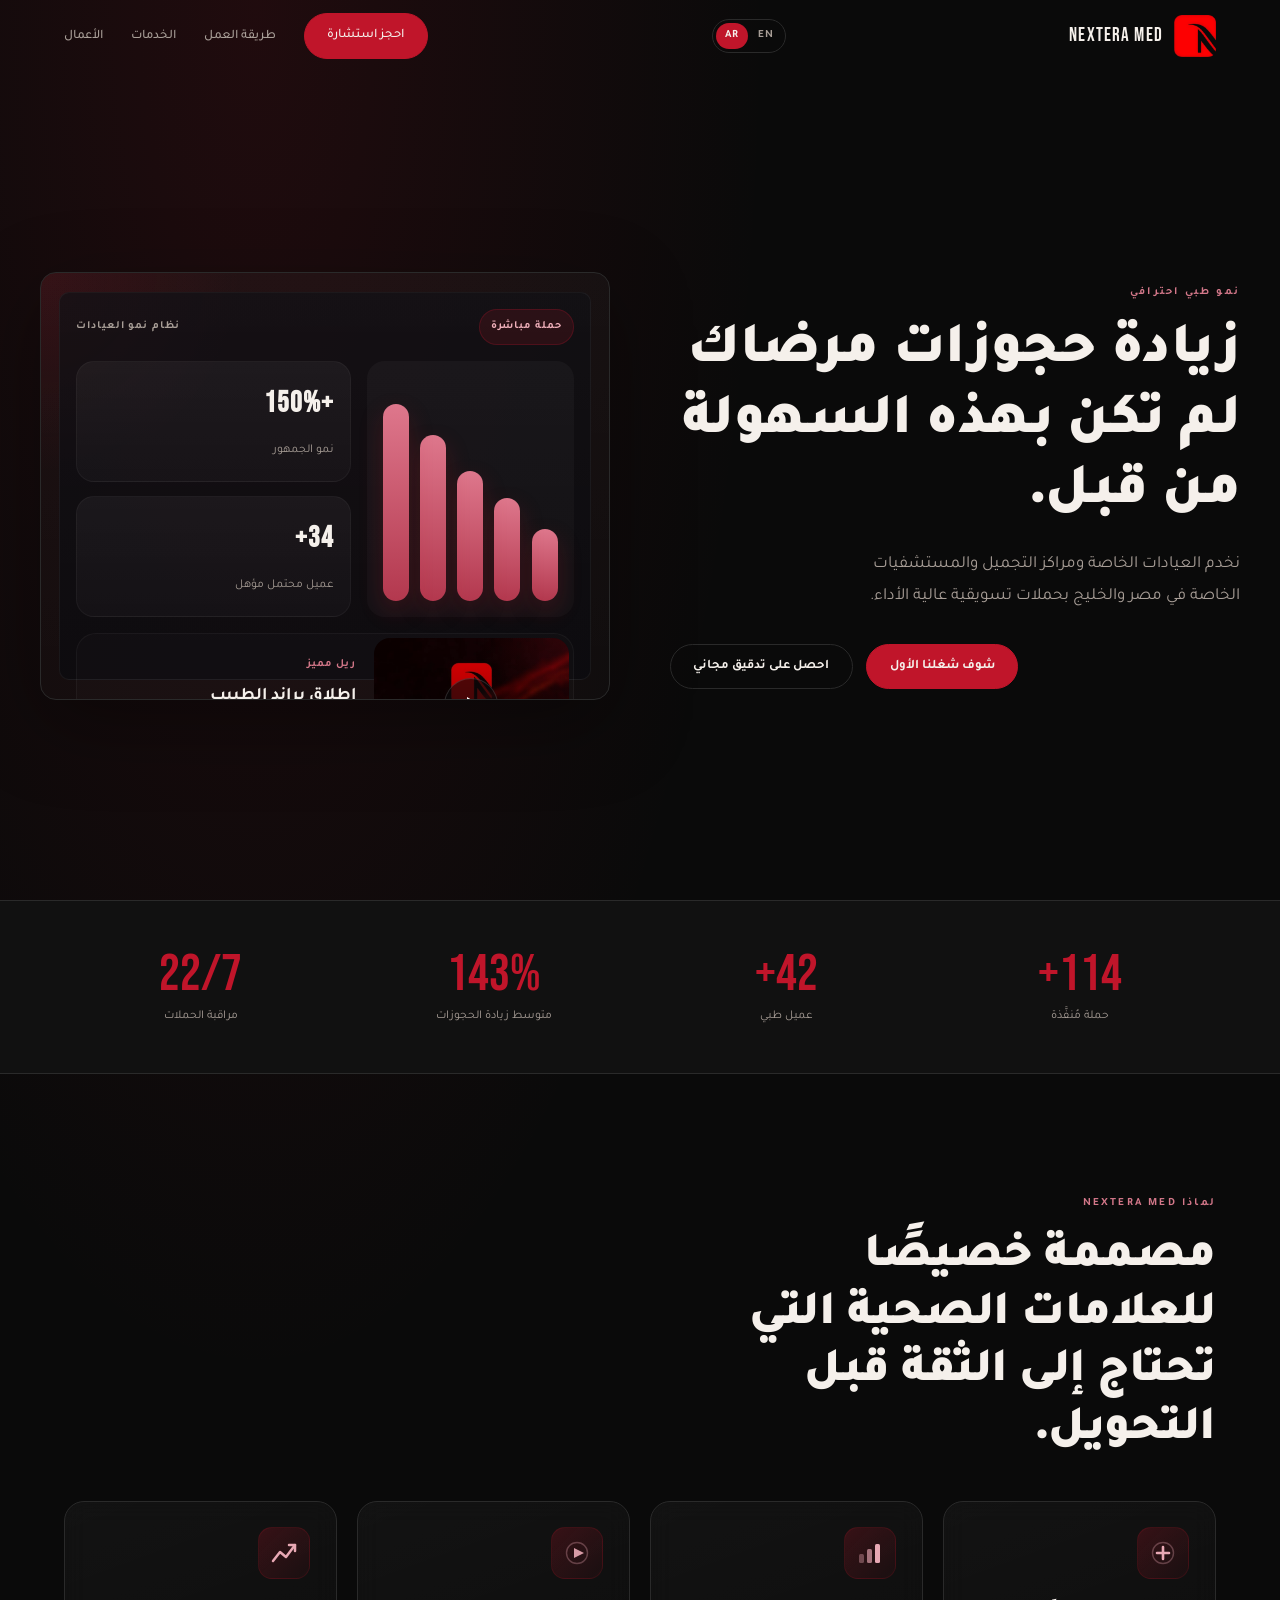
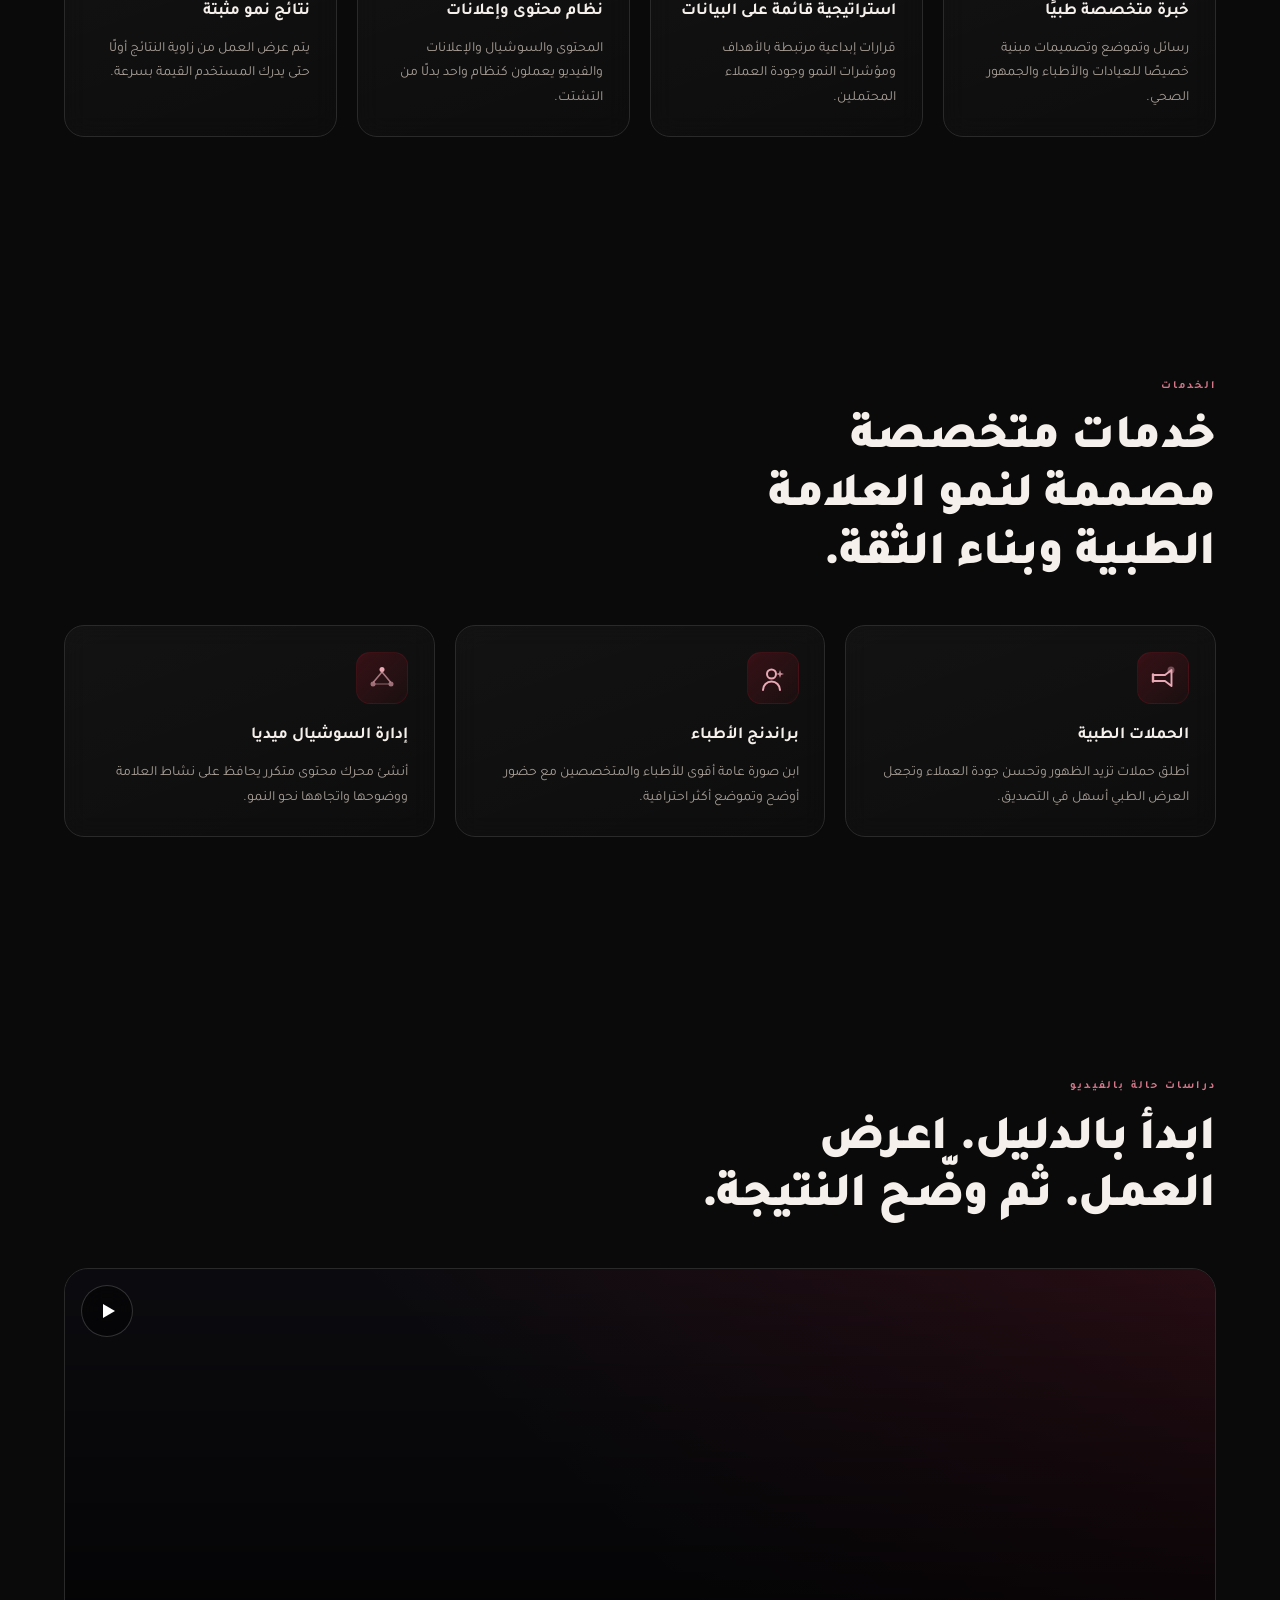
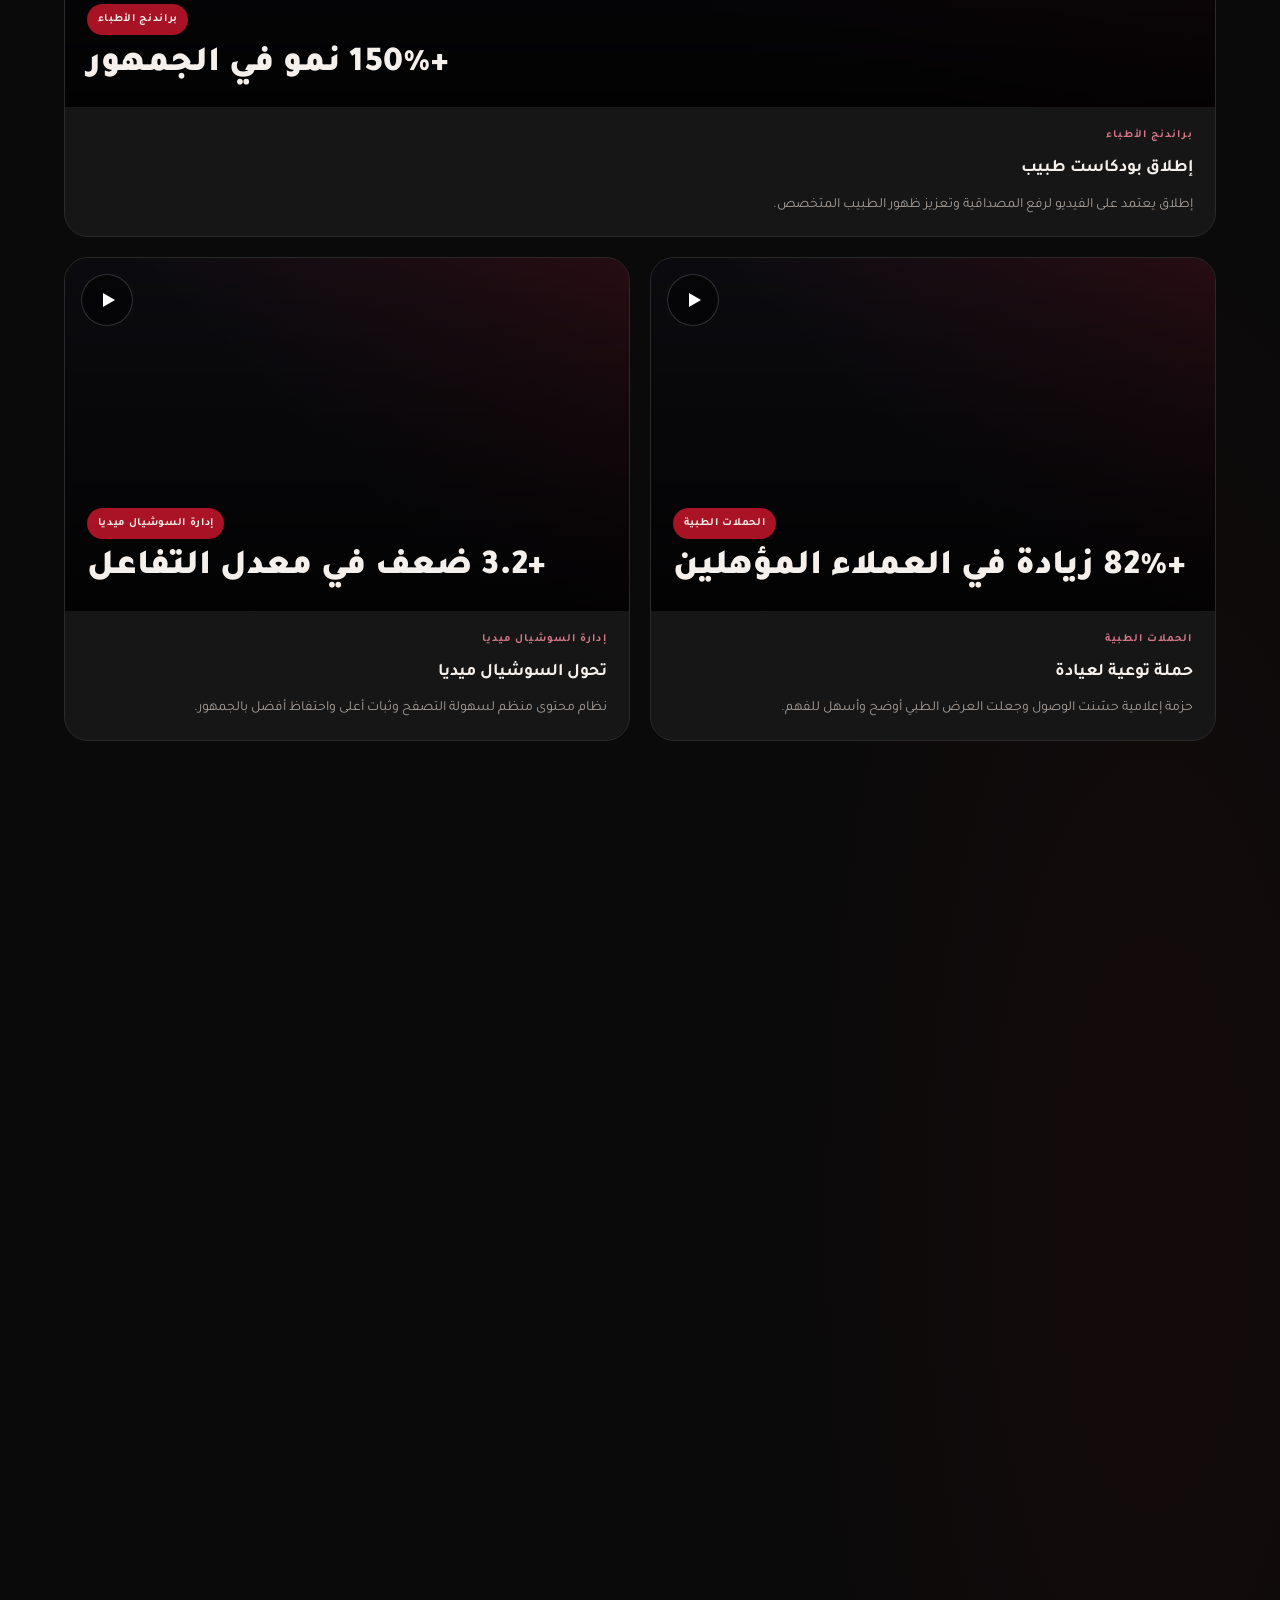
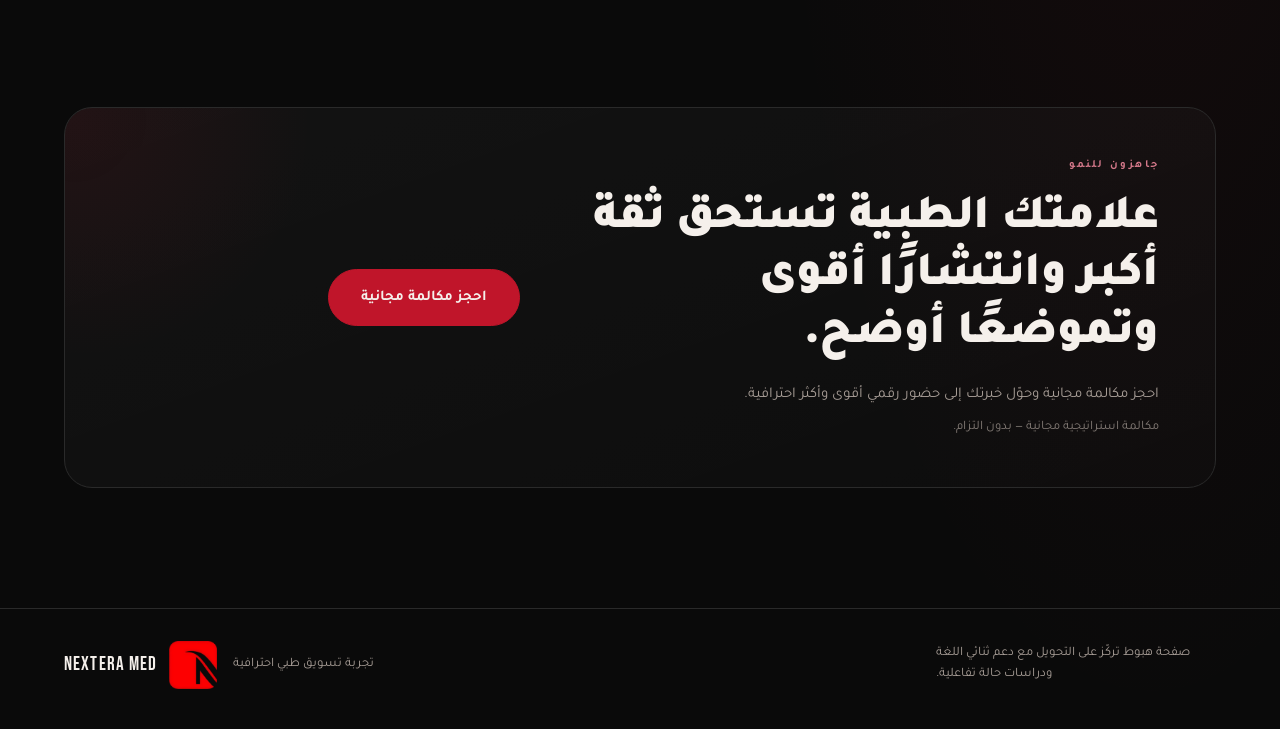
==== ar/index.html @ bc590c60 "Initial Nextera MED site" ====
<!DOCTYPE html>
<html lang="ar" dir="rtl">
  <head>
    <meta charset="UTF-8" />
    <meta name="viewport" content="width=device-width, initial-scale=1.0" />
    <title>Nextera MED | وكالة التسويق الطبي</title>
    <meta name="description" content="وكالة تسويق طبي متخصصة للعيادات الخاصة ومراكز التجميل في مصر والخليج." />
    <link rel="preconnect" href="https://fonts.googleapis.com" />
    <link rel="preconnect" href="https://fonts.gstatic.com" crossorigin />
    <link href="https://fonts.googleapis.com/css2?family=Bebas+Neue&family=Tajawal:wght@400;500;700;900&display=swap" rel="stylesheet" />
    <link rel="stylesheet" href="../assets/css/tokens.css" />
    <link rel="stylesheet" href="../assets/css/ar.css" />
  </head>
  <body>

    <!-- ── Nav ─────────────────────────────────────────────────────── -->
    <nav id="main-nav" aria-label="التنقل الرئيسي">
      <div class="nav-inner">
        <button id="nav-hamburger" class="hamburger" type="button"
          aria-label="فتح القائمة" aria-expanded="false" aria-controls="nav-mobile-menu">
          <span></span><span></span><span></span>
        </button>

        <ul class="nav-links" role="list">
          <li><a href="#work">الأعمال</a></li>
          <li><a href="#services">الخدمات</a></li>
          <li><a href="#process">طريقة العمل</a></li>
          <li><a href="#contact" class="btn btn-primary">احجز استشارة</a></li>
        </ul>

        <div class="lang-switch" aria-label="اختيار اللغة">
          <a href="/" class="lang-switch__item" lang="en" hreflang="en">EN</a>
          <span class="lang-switch__item is-active" aria-current="true">AR</span>
        </div>

        <a href="#top" class="nav-logo" aria-label="الصفحة الرئيسية">
          <img
            src="../assets/Nextera logo.png"
            alt="Nextera MED logo"
            class="nav-logo__image"
          />
          <span class="nav-logo__name">Nextera MED</span>
        </a>
      </div>

      <div id="nav-mobile-menu" class="nav-mobile-menu" role="navigation" aria-label="قائمة الجوال">
        <ul role="list">
          <li><a href="#work">الأعمال</a></li>
          <li><a href="#services">الخدمات</a></li>
          <li><a href="#process">طريقة العمل</a></li>
          <li><a href="#contact" class="btn btn-primary">احجز استشارة مجانية</a></li>
        </ul>
        <div class="lang-switch lang-switch--mobile">
          <a href="/" class="lang-switch__item" lang="en" hreflang="en">EN</a>
          <span class="lang-switch__item is-active" aria-current="true">AR</span>
        </div>
      </div>
    </nav>

    <main id="top">

      <!-- ── Hero ──────────────────────────────────────────────────── -->
      <section id="hero">
        <div class="container hero-grid">
          <div class="hero-text">
            <p class="eyebrow reveal">نمو طبي احترافي</p>
            <h1 class="hero-headline reveal">
              زيادة حجوزات مرضاك<br>لم تكن بهذه السهولة<br>من قبل.
            </h1>
            <p class="hero-sub reveal">
              نخدم العيادات الخاصة ومراكز التجميل والمستشفيات الخاصة في مصر والخليج بحملات تسويقية عالية الأداء.
            </p>
            <div class="hero-cta reveal">
              <a href="#work" class="btn btn-primary">شوف شغلنا الأول</a>
              <a href="#contact" class="btn btn-outline">احصل على تدقيق مجاني</a>
            </div>
          </div>
          <div class="hero-visual reveal" aria-hidden="true">
            <div class="hero-visual__panel">
              <div class="hero-visual__header">
                <span class="hero-visual__pill">حملة مباشرة</span>
                <span class="hero-visual__status">نظام نمو العيادات</span>
              </div>

              <div class="hero-visual__chart">
                <div class="hero-visual__bars">
                  <span style="height: 32%"></span>
                  <span style="height: 46%"></span>
                  <span style="height: 58%"></span>
                  <span style="height: 74%"></span>
                  <span style="height: 88%"></span>
                </div>
                <div class="hero-visual__metrics">
                  <article>
                    <strong>+150%</strong>
                    <small>نمو الجمهور</small>
                  </article>
                  <article>
                    <strong>34+</strong>
                    <small>عميل محتمل مؤهل</small>
                  </article>
                </div>
              </div>

              <div class="hero-visual__card">
                <div class="hero-visual__thumb">
                  <span class="hero-visual__play"></span>
                </div>
                <div class="hero-visual__copy">
                  <span>ريل مميز</span>
                  <strong>إطلاق براند الطبيب</strong>
                  <p>فيديو وهوية ورسالة وحملة ثقة داخل عرض واحد أكثر إقناعًا واحترافية.</p>
                </div>
              </div>
            </div>
          </div>
        </div>
      </section>

      <!-- ── Proof Bar ──────────────────────────────────────────────── -->
      <section id="proof-bar">
        <div class="container proof-bar-inner">
          <div class="proof-metric">
            <span class="proof-metric__number" data-count="120" data-suffix="+">0+</span>
            <span class="proof-metric__label">حملة مُنفَّذة</span>
          </div>
          <div class="proof-metric">
            <span class="proof-metric__number" data-count="45" data-suffix="+">0+</span>
            <span class="proof-metric__label">عميل طبي</span>
          </div>
          <div class="proof-metric">
            <span class="proof-metric__number" data-count="150" data-suffix="%">0%</span>
            <span class="proof-metric__label">متوسط زيادة الحجوزات</span>
          </div>
          <div class="proof-metric">
            <span class="proof-metric__number" data-count="24" data-suffix="/7">0/7</span>
            <span class="proof-metric__label">مراقبة الحملات</span>
          </div>
        </div>
      </section>

      <!-- ── Why Us ─────────────────────────────────────────────────── -->
      <section class="section reveal" id="why-us">
        <div class="container">
          <div class="section-heading">
            <p class="eyebrow">لماذا Nextera MED</p>
            <h2>مصممة خصيصًا للعلامات الصحية التي تحتاج إلى الثقة قبل التحويل.</h2>
          </div>
          <div class="grid-4">
            <article class="card">
              <div class="card-icon" aria-hidden="true">
                <svg width="26" height="26" viewBox="0 0 26 26" fill="none">
                  <circle cx="13" cy="13" r="10.5" stroke="currentColor" stroke-width="1.4" opacity="0.32"/>
                  <path d="M13 7v12M7 13h12" stroke="currentColor" stroke-width="2.6" stroke-linecap="round"/>
                </svg>
              </div>
              <h3>خبرة متخصصة طبيًا</h3>
              <p>رسائل وتموضع وتصميمات مبنية خصيصًا للعيادات والأطباء والجمهور الصحي.</p>
            </article>
            <article class="card">
              <div class="card-icon" aria-hidden="true">
                <svg width="26" height="26" viewBox="0 0 26 26" fill="none">
                  <rect x="2" y="14" width="5" height="9" rx="1.5" fill="currentColor" opacity="0.38"/>
                  <rect x="10" y="9" width="5" height="14" rx="1.5" fill="currentColor" opacity="0.65"/>
                  <rect x="18" y="4" width="5" height="19" rx="1.5" fill="currentColor"/>
                </svg>
              </div>
              <h3>استراتيجية قائمة على البيانات</h3>
              <p>قرارات إبداعية مرتبطة بالأهداف ومؤشرات النمو وجودة العملاء المحتملين.</p>
            </article>
            <article class="card">
              <div class="card-icon" aria-hidden="true">
                <svg width="26" height="26" viewBox="0 0 26 26" fill="none">
                  <circle cx="13" cy="13" r="10.5" stroke="currentColor" stroke-width="1.4" opacity="0.32"/>
                  <polygon points="10,8 20,13 10,18" fill="currentColor" opacity="0.92"/>
                </svg>
              </div>
              <h3>نظام محتوى وإعلانات</h3>
              <p>المحتوى والسوشيال والإعلانات والفيديو يعملون كنظام واحد بدلًا من التشتت.</p>
            </article>
            <article class="card">
              <div class="card-icon" aria-hidden="true">
                <svg width="26" height="26" viewBox="0 0 26 26" fill="none">
                  <polyline points="2,21 9,12 15,17 24,5" stroke="currentColor" stroke-width="2.5" stroke-linecap="round" stroke-linejoin="round"/>
                  <polyline points="18,5 24,5 24,11" stroke="currentColor" stroke-width="2.5" stroke-linecap="round" stroke-linejoin="round"/>
                </svg>
              </div>
              <h3>نتائج نمو مثبتة</h3>
              <p>يتم عرض العمل من زاوية النتائج أولًا حتى يدرك المستخدم القيمة بسرعة.</p>
            </article>
          </div>
        </div>
      </section>

      <!-- ── Services ───────────────────────────────────────────────── -->
      <section class="section reveal" id="services">
        <div class="container">
          <div class="section-heading">
            <p class="eyebrow">الخدمات</p>
            <h2>خدمات متخصصة مصممة لنمو العلامة الطبية وبناء الثقة.</h2>
          </div>
          <div class="grid-3">
            <article class="card">
              <div class="card-icon" aria-hidden="true">
                <svg width="26" height="26" viewBox="0 0 26 26" fill="none">
                  <path d="M3 9.5v7" stroke="currentColor" stroke-width="2.4" stroke-linecap="round"/>
                  <path d="M3 10h12l6.5-5v16L15 16H3" stroke="currentColor" stroke-width="1.9" stroke-linejoin="round"/>
                  <circle cx="21" cy="5" r="3.5" fill="currentColor" opacity="0.4"/>
                </svg>
              </div>
              <h3>الحملات الطبية</h3>
              <p>أطلق حملات تزيد الظهور وتحسن جودة العملاء وتجعل العرض الطبي أسهل في التصديق.</p>
            </article>
            <article class="card">
              <div class="card-icon" aria-hidden="true">
                <svg width="26" height="26" viewBox="0 0 26 26" fill="none">
                  <circle cx="11.5" cy="9" r="4.5" stroke="currentColor" stroke-width="2"/>
                  <path d="M3 25c0-4.7 3.8-8.5 8.5-8.5S20 20.3 20 25" stroke="currentColor" stroke-width="2" stroke-linecap="round"/>
                  <path d="M20 5l1 3 3 1-3 1-1 3-1-3-3-1 3-1 1-3z" fill="currentColor" opacity="0.82"/>
                </svg>
              </div>
              <h3>براندنج الأطباء</h3>
              <p>ابن صورة عامة أقوى للأطباء والمتخصصين مع حضور أوضح وتموضع أكثر احترافية.</p>
            </article>
            <article class="card">
              <div class="card-icon" aria-hidden="true">
                <svg width="26" height="26" viewBox="0 0 26 26" fill="none">
                  <circle cx="13" cy="4.5" r="2.5" fill="currentColor"/>
                  <circle cx="4" cy="19" r="2.5" fill="currentColor" opacity="0.62"/>
                  <circle cx="22" cy="19" r="2.5" fill="currentColor" opacity="0.62"/>
                  <line x1="13" y1="7" x2="4.8" y2="16.7" stroke="currentColor" stroke-width="1.6" stroke-linecap="round" opacity="0.68"/>
                  <line x1="13" y1="7" x2="21.2" y2="16.7" stroke="currentColor" stroke-width="1.6" stroke-linecap="round" opacity="0.68"/>
                  <line x1="6.5" y1="19" x2="19.5" y2="19" stroke="currentColor" stroke-width="1.6" stroke-linecap="round" opacity="0.38"/>
                </svg>
              </div>
              <h3>إدارة السوشيال ميديا</h3>
              <p>أنشئ محرك محتوى متكرر يحافظ على نشاط العلامة ووضوحها واتجاهها نحو النمو.</p>
            </article>
          </div>
        </div>
      </section>

      <!-- ── Case Studies ───────────────────────────────────────────── -->
      <section class="section reveal" id="work">
        <div class="container">
          <div class="section-heading">
            <p class="eyebrow">دراسات حالة بالفيديو</p>
            <h2>ابدأ بالدليل. اعرض العمل. ثم وضّح النتيجة.</h2>
          </div>
          <div class="case-grid">
            <article class="case-card case-card--featured">
              <div class="case-card__media">
                <video muted loop playsinline preload="metadata">
                  <source src="https://samplelib.com/lib/preview/mp4/sample-5s.mp4" type="video/mp4" />
                </video>
                <div class="case-card__overlay">
                  <span class="case-card__tag">براندنج الأطباء</span>
                  <h3 class="case-card__result">+150% نمو في الجمهور</h3>
                </div>
                <span class="case-card__play" aria-hidden="true"></span>
              </div>
              <div class="case-card__body">
                <span class="case-card__cat">براندنج الأطباء</span>
                <h4>إطلاق بودكاست طبيب</h4>
                <p>إطلاق يعتمد على الفيديو لرفع المصداقية وتعزيز ظهور الطبيب المتخصص.</p>
              </div>
            </article>
            <article class="case-card">
              <div class="case-card__media">
                <video muted loop playsinline preload="metadata">
                  <source src="https://interactive-examples.mdn.mozilla.net/media/cc0-videos/flower.mp4" type="video/mp4" />
                </video>
                <div class="case-card__overlay">
                  <span class="case-card__tag">الحملات الطبية</span>
                  <h3 class="case-card__result">+82% زيادة في العملاء المؤهلين</h3>
                </div>
                <span class="case-card__play" aria-hidden="true"></span>
              </div>
              <div class="case-card__body">
                <span class="case-card__cat">الحملات الطبية</span>
                <h4>حملة توعية لعيادة</h4>
                <p>حزمة إعلامية حسّنت الوصول وجعلت العرض الطبي أوضح وأسهل للفهم.</p>
              </div>
            </article>
            <article class="case-card">
              <div class="case-card__media">
                <video muted loop playsinline preload="metadata">
                  <source src="https://samplelib.com/lib/preview/mp4/sample-10s.mp4" type="video/mp4" />
                </video>
                <div class="case-card__overlay">
                  <span class="case-card__tag">إدارة السوشيال ميديا</span>
                  <h3 class="case-card__result">+3.2 ضعف في معدل التفاعل</h3>
                </div>
                <span class="case-card__play" aria-hidden="true"></span>
              </div>
              <div class="case-card__body">
                <span class="case-card__cat">إدارة السوشيال ميديا</span>
                <h4>تحول السوشيال ميديا</h4>
                <p>نظام محتوى منظم لسهولة التصفح وثبات أعلى واحتفاظ أفضل بالجمهور.</p>
              </div>
            </article>
          </div>
        </div>
      </section>

      <!-- ── Process ────────────────────────────────────────────────── -->
      <section class="section reveal" id="process">
        <div class="container">
          <div class="section-heading">
            <p class="eyebrow">آلية العمل</p>
            <h2>نظام واضح يحافظ على الاستراتيجية ظاهرة والتنفيذ منضبطًا.</h2>
          </div>
          <div class="process-grid">
            <article class="card process-card">
              <div class="card-icon" aria-hidden="true">
                <svg width="20" height="20" viewBox="0 0 20 20" fill="none">
                  <circle cx="8.5" cy="8.5" r="5.5" stroke="currentColor" stroke-width="2"/>
                  <line x1="13" y1="13" x2="19" y2="19" stroke="currentColor" stroke-width="2.5" stroke-linecap="round"/>
                </svg>
              </div>
              <span class="process-step">01</span>
              <h3>التحليل</h3>
              <p>مراجعة العلامة والخدمة والجمهور والمنافسين وأداء القنوات الحالية.</p>
            </article>
            <article class="card process-card">
              <div class="card-icon" aria-hidden="true">
                <svg width="20" height="20" viewBox="0 0 20 20" fill="none">
                  <rect x="3" y="2" width="11" height="16" rx="2" stroke="currentColor" stroke-width="2"/>
                  <line x1="7" y1="7" x2="10" y2="7" stroke="currentColor" stroke-width="1.6" stroke-linecap="round" opacity="0.7"/>
                  <line x1="7" y1="11" x2="10" y2="11" stroke="currentColor" stroke-width="1.6" stroke-linecap="round" opacity="0.5"/>
                  <path d="M12 12.5l5-5 2.5 2.5-5 5-3 .5.5-3z" fill="currentColor" opacity="0.72"/>
                </svg>
              </div>
              <span class="process-step">02</span>
              <h3>التخطيط</h3>
              <p>صياغة الرسالة وهيكل الحملة وزاوية الفيديو وخريطة المحتوى.</p>
            </article>
            <article class="card process-card">
              <div class="card-icon" aria-hidden="true">
                <svg width="20" height="20" viewBox="0 0 20 20" fill="none">
                  <path d="M11 2L3 11.5h6l-2 6.5 9-10.5h-6L11 2z" fill="currentColor" opacity="0.9"/>
                </svg>
              </div>
              <span class="process-step">03</span>
              <h3>التنفيذ</h3>
              <p>إطلاق المواد البصرية والمحتوى والإعلانات والحملات الترويجية.</p>
            </article>
            <article class="card process-card">
              <div class="card-icon" aria-hidden="true">
                <svg width="20" height="20" viewBox="0 0 20 20" fill="none">
                  <circle cx="10" cy="10" r="3" stroke="currentColor" stroke-width="2"/>
                  <path d="M10 2v2.2M10 15.8V18M2 10h2.2M15.8 10H18M3.9 3.9l1.6 1.6M14.5 14.5l1.6 1.6M3.9 16.1l1.6-1.6M14.5 5.5l1.6-1.6" stroke="currentColor" stroke-width="1.8" stroke-linecap="round"/>
                </svg>
              </div>
              <span class="process-step">04</span>
              <h3>التحسين</h3>
              <p>متابعة النتائج وتطوير الرسائل وتحسين الأداء بشكل مستمر.</p>
            </article>
          </div>
        </div>
      </section>

      <!-- ── Final CTA ──────────────────────────────────────────────── -->
      <section class="section" id="contact">
        <div class="container">
          <div class="cta-block reveal">
            <div class="cta-block__copy">
              <p class="eyebrow">جاهزون للنمو</p>
              <h2>علامتك الطبية تستحق ثقة أكبر وانتشارًا أقوى وتموضعًا أوضح.</h2>
              <p class="cta-block__sub">احجز مكالمة مجانية وحوّل خبرتك إلى حضور رقمي أقوى وأكثر احترافية.</p>
              <p class="cta-block__note">مكالمة استراتيجية مجانية — بدون التزام.</p>
            </div>
            <div class="cta-block__actions">
              <a href="https://www.facebook.com/nextera.med" target="_blank" rel="noreferrer" class="btn btn-primary btn--lg">احجز مكالمة مجانية</a>
            </div>
          </div>
        </div>
      </section>

    </main>

    <!-- ── Footer ─────────────────────────────────────────────────── -->
    <footer id="footer">
      <div class="container footer-inner">
        <div class="footer-brand">
          <a href="#top" class="nav-logo" aria-label="العودة للأعلى">
            <img
              src="../assets/Nextera logo.png"
              alt="Nextera MED logo"
              class="nav-logo__image"
            />
            <span class="nav-logo__name">Nextera MED</span>
          </a>
          <p class="footer-tagline">تجربة تسويق طبي احترافية</p>
        </div>
        <p class="footer-note">صفحة هبوط تركّز على التحويل مع دعم ثنائي اللغة ودراسات حالة تفاعلية.</p>
      </div>
    </footer>

    <div class="video-modal" id="video-modal" aria-hidden="true">
      <div class="video-modal__backdrop" data-close-modal></div>
      <div class="video-modal__dialog" role="dialog" aria-modal="true" aria-label="مشغل الفيديو">
        <button class="video-modal__close" type="button" data-close-modal>إغلاق</button>
        <div class="video-modal__content">
          <div class="video-modal__media" id="video-modal-frame"></div>
          <div class="video-modal__details">
            <p class="eyebrow" id="modal-category">دراسة حالة</p>
            <h3 id="modal-title"></h3>
            <div class="modal-result" id="modal-result"></div>
            <div class="modal-grid">
              <article>
                <strong>المشكلة</strong>
                <p id="modal-problem"></p>
              </article>
              <article>
                <strong>المنهج</strong>
                <p id="modal-solution"></p>
              </article>
              <article>
                <strong>النتيجة</strong>
                <p id="modal-outcome"></p>
              </article>
            </div>
          </div>
        </div>
      </div>
    </div>

    <script src="../assets/js/nav.js" defer></script>
    <script src="../assets/js/animations.js" defer></script>
    <script>
      const caseStudies = [
        {
          category: "براندنج الأطباء",
          title: "إطلاق بودكاست طبيب",
          result: "+150% نمو في الجمهور",
          problem: "كان لدى الطبيب خبرة قوية لكن بدون علامة رقمية واضحة أو هوية محتوى ثابتة.",
          solution: "تم بناء إطلاق بصيغة بودكاست مع لقطات بعلامة واضحة وزوايا تموضع احترافية ومونتاج يركز على الثقة.",
          outcome: "تفاعل أعلى وتذكر أقوى للعلامة ونمو أسرع في انتباه الجمهور المستهدف.",
          videoUrl: "https://samplelib.com/lib/preview/mp4/sample-5s.mp4"
        },
        {
          category: "الحملات الطبية",
          title: "حملة توعية لعيادة",
          result: "+82% زيادة في العملاء المؤهلين",
          problem: "كانت العيادة نشطة رقميًا لكن الرسالة غير متماسكة والأداء أقل من المتوقع.",
          solution: "أعدنا تصميم النظام البصري ووضحنا العرض وبنينا مسار حملة أنظف حول الثقة.",
          outcome: "كفاءة أعلى للحملة وجودة أفضل للعملاء المحتملين وتحسن واضح في وتيرة الحجوزات.",
          videoUrl: "https://interactive-examples.mdn.mozilla.net/media/cc0-videos/flower.mp4"
        },
        {
          category: "إدارة السوشيال ميديا",
          title: "تحول السوشيال ميديا",
          result: "+3.2 ضعف في معدل التفاعل",
          problem: "كان المحتوى يفتقد الإيقاع والاتساق البصري وسببًا واضحًا لعودة الجمهور.",
          solution: "تم بناء لغة بصرية قابلة للتكرار ومحاور محتوى ثابتة وأصول فيديو قصيرة.",
          outcome: "واجهة محتوى أوضح مع تفاعل أكبر واحتفاظ أقوى وجودة متصورة أعلى.",
          videoUrl: "https://samplelib.com/lib/preview/mp4/sample-10s.mp4"
        }
      ];

      const modal = document.getElementById('video-modal');
      const modalFrame = document.getElementById('video-modal-frame');
      const modalCategory = document.getElementById('modal-category');
      const modalTitle = document.getElementById('modal-title');
      const modalResult = document.getElementById('modal-result');
      const modalProblem = document.getElementById('modal-problem');
      const modalSolution = document.getElementById('modal-solution');
      const modalOutcome = document.getElementById('modal-outcome');

      function openModal(study) {
        modalFrame.innerHTML = `
          <video controls autoplay muted playsinline>
            <source src="${study.videoUrl}" type="video/mp4" />
          </video>
        `;
        modalCategory.textContent = study.category;
        modalTitle.textContent = study.title;
        modalResult.textContent = study.result;
        modalProblem.textContent = study.problem;
        modalSolution.textContent = study.solution;
        modalOutcome.textContent = study.outcome;
        modal.classList.add('is-open');
        modal.setAttribute('aria-hidden', 'false');
        document.body.style.overflow = 'hidden';
      }

      function closeModal() {
        modal.classList.remove('is-open');
        modal.setAttribute('aria-hidden', 'true');
        modalFrame.innerHTML = '';
        document.body.style.overflow = '';
      }

      document.querySelectorAll('.case-card').forEach((card, index) => {
        const video = card.querySelector('video');
        if (video) {
          card.addEventListener('mouseenter', () => video.play().catch(() => {}));
          card.addEventListener('mouseleave', () => { video.pause(); video.currentTime = 0; });
        }
        card.addEventListener('click', () => openModal(caseStudies[index]));
      });

      document.querySelectorAll('[data-close-modal]').forEach((node) => {
        node.addEventListener('click', closeModal);
      });

      document.addEventListener('keydown', (event) => {
        if (event.key === 'Escape' && modal.classList.contains('is-open')) {
          closeModal();
        }
      });
    </script>
  </body>
</html>
---- assets/css/tokens.css ----
/* ============================================
   NESTERA PRO — Design Tokens
   Single source of truth for all design values
   DO NOT hardcode values outside this file
   ============================================ */

:root {
  /* --- Colors --- */
  --bg:              #0a0a0a;
  --bg-card:         #161616;
  --bg-section-alt:  #111111;
  --border:          #2a2a2a;
  --accent:          #C0152A;
  --accent-hover:    #FF2D3D;
  --accent-muted:    rgba(192, 21, 42, 0.15);
  --text-primary:    #F5F0EB;
  --text-secondary:  #A89E97;
  --text-disabled:   #5a5a5a;
  --overlay:         rgba(10, 10, 10, 0.7);

  /* --- Typography — English --- */
  --font-display-en: 'Bebas Neue', sans-serif;
  --font-body-en:    'DM Sans', sans-serif;

  /* --- Typography — Arabic --- */
  --font-display-ar: 'Tajawal', sans-serif;
  --font-body-ar:    'Tajawal', sans-serif;

  /* --- Font Weights --- */
  --fw-regular: 400;
  --fw-medium:  500;
  --fw-bold:    700;
  --fw-black:   900;

  /* --- Font Sizes --- */
  --fs-hero: clamp(48px, 8vw, 96px);
  --fs-h2:   clamp(32px, 5vw, 56px);
  --fs-h3:   clamp(20px, 3vw, 28px);
  --fs-body: clamp(15px, 1.5vw, 17px);
  --fs-small: 13px;
  --fs-label: 11px;

  /* --- Spacing --- */
  --section-pad-desktop: 120px;
  --section-pad-mobile:  60px;
  --card-pad:            28px;
  --container-max:       1200px;
  --container-pad:       24px;
  --gap-cards:           20px;

  /* --- Borders & Radius --- */
  --radius-sm:   4px;
  --radius-md:   8px;
  --radius-lg:   16px;
  --radius-pill: 999px;

  /* --- Shadows --- */
  --shadow-card:   0 4px 24px rgba(0,0,0,0.4);
  --shadow-accent: 0 0 24px rgba(192, 21, 42, 0.3);

  /* --- Animations --- */
  --ease:          cubic-bezier(0.16, 1, 0.3, 1);
  --duration-fast: 0.3s;
  --duration:      0.6s;
  --duration-slow: 1s;

  /* --- Z-index --- */
  --z-nav:     100;
  --z-overlay: 50;
  --z-modal:   200;
}

/* Mobile overrides */
@media (max-width: 768px) {
  :root {
    --section-pad-desktop: var(--section-pad-mobile);
    --card-pad: 20px;
    --gap-cards: 16px;
  }
}
---- assets/css/ar.css ----
/* ============================================================
   NESTERA PRO — Arabic RTL Stylesheet
   Loads after tokens.css (variables already defined)
   ============================================================ */

/* ── Reset ────────────────────────────────────────────────── */
*, *::before, *::after { box-sizing: border-box; }
html { scroll-behavior: smooth; }

body {
  margin: 0;
  min-height: 100vh;
  background:
    radial-gradient(ellipse 80% 50% at 20% 0%, rgba(192, 21, 42, 0.12) 0%, transparent 50%),
    radial-gradient(ellipse 60% 40% at 90% 80%, rgba(192, 21, 42, 0.06) 0%, transparent 50%),
    var(--bg);
  color: var(--text-primary);
  font-family: 'Tajawal', sans-serif;
  font-size: 16px;
  line-height: 1.8;
  -webkit-font-smoothing: antialiased;
}

/* Subtle grid texture */
body::before {
  content: "";
  position: fixed;
  inset: 0;
  pointer-events: none;
  z-index: 0;
  opacity: 0.14;
  background-image:
    linear-gradient(rgba(255,255,255,0.024) 1px, transparent 1px),
    linear-gradient(90deg, rgba(255,255,255,0.024) 1px, transparent 1px);
  background-size: 54px 54px;
}

a { color: inherit; text-decoration: none; }
img, video, iframe { display: block; max-width: 100%; }

/* ── Container ────────────────────────────────────────────── */
.container {
  width: 100%;
  max-width: var(--container-max);
  margin: 0 auto;
  padding: 0 var(--container-pad);
}

/* ── Sections ─────────────────────────────────────────────── */
.section {
  padding: var(--section-pad-desktop) 0;
}

/* ── Eyebrow ──────────────────────────────────────────────── */
.eyebrow {
  margin: 0 0 1rem;
  color: #d4788a;
  font-size: 11px;
  font-weight: 700;
  letter-spacing: 0.2em;
  text-transform: uppercase;
}

/* ── Section heading ──────────────────────────────────────── */
.section-heading {
  margin-bottom: 2.5rem;
}

.section-heading h2 {
  margin: 0;
  font-family: 'Tajawal', sans-serif;
  font-size: clamp(28px, 4vw, 48px);
  font-weight: 900;
  line-height: 1.2;
  letter-spacing: -0.01em;
  max-width: 20ch;
}

/* ── Nav ──────────────────────────────────────────────────── */
#main-nav {
  position: fixed;
  top: 0;
  left: 0;
  right: 0;
  z-index: var(--z-nav);
  transition: background 0.3s var(--ease), border-color 0.3s var(--ease), backdrop-filter 0.3s var(--ease);
}

#main-nav.scrolled {
  background: rgba(10, 10, 10, 0.92);
  backdrop-filter: blur(12px);
  -webkit-backdrop-filter: blur(12px);
  border-bottom: 1px solid var(--border);
}

.nav-inner {
  display: flex;
  flex-direction: row-reverse; /* logo RIGHT, hamburger LEFT */
  align-items: center;
  justify-content: space-between;
  height: 72px;
  max-width: var(--container-max);
  margin: 0 auto;
  padding: 0 var(--container-pad);
}

.nav-logo {
  display: flex;
  align-items: center;
  gap: 0.7rem;
  text-decoration: none;
  line-height: 1;
  flex-shrink: 0;
}

.nav-logo__image {
  width: 42px;
  height: 42px;
  object-fit: contain;
  flex-shrink: 0;
}

.nav-logo__name {
  font-family: 'Bebas Neue', sans-serif;
  font-size: 1.18rem;
  color: var(--text-primary);
  letter-spacing: 0.06em;
  text-transform: uppercase;
}

.nav-links {
  display: flex;
  flex-direction: row-reverse;
  align-items: center;
  gap: 1.75rem;
  list-style: none;
  margin: 0;
  padding: 0;
}

.nav-links a {
  color: var(--text-secondary);
  font-family: 'Tajawal', sans-serif;
  font-size: 13px;
  font-weight: 500;
  text-decoration: none;
  transition: color 0.2s var(--ease);
}

.nav-links a:hover, .nav-links a.active { color: var(--text-primary); }

/* ── Buttons ──────────────────────────────────────────────── */
.btn {
  display: inline-flex;
  align-items: center;
  justify-content: center;
  padding: 0.62rem 1.4rem;
  border-radius: var(--radius-pill);
  font-family: 'Tajawal', sans-serif;
  font-size: 13px;
  font-weight: 700;
  text-decoration: none;
  cursor: pointer;
  border: 1px solid transparent;
  white-space: nowrap;
  transition: background 0.2s var(--ease), border-color 0.2s var(--ease), box-shadow 0.2s var(--ease), transform 0.2s var(--ease);
}

.btn-primary {
  background: var(--accent);
  color: var(--text-primary) !important;
  border-color: var(--accent);
}

.btn-primary:hover {
  background: var(--accent-hover);
  border-color: var(--accent-hover);
  box-shadow: var(--shadow-accent);
  transform: translateY(-1px);
}

.btn-outline {
  background: transparent;
  color: var(--text-primary);
  border-color: var(--border);
}

.btn-outline:hover {
  border-color: var(--text-secondary);
  transform: translateY(-1px);
}

.btn--lg {
  padding: 0.85rem 2rem;
  font-size: 15px;
}

/* ── Language switcher ────────────────────────────────────── */
.lang-switch {
  display: flex;
  align-items: center;
  gap: 2px;
  padding: 3px;
  border: 1px solid var(--border);
  border-radius: var(--radius-pill);
  flex-shrink: 0;
}

.lang-switch__item {
  display: inline-flex;
  align-items: center;
  justify-content: center;
  width: 32px;
  height: 26px;
  border-radius: var(--radius-pill);
  font-family: 'Tajawal', sans-serif;
  font-size: 11px;
  font-weight: 700;
  letter-spacing: 0.08em;
  color: var(--text-secondary);
  text-decoration: none;
  transition: background 0.2s var(--ease), color 0.2s var(--ease);
}

.lang-switch__item:hover { color: var(--text-primary); }

.lang-switch__item.is-active {
  background: var(--accent);
  color: var(--text-primary);
  cursor: default;
}

.lang-switch--mobile {
  margin-top: 1.5rem;
}

/* ── Hamburger ────────────────────────────────────────────── */
.hamburger {
  display: none;
  flex-direction: column;
  justify-content: center;
  gap: 5px;
  width: 40px;
  height: 40px;
  padding: 6px;
  background: none;
  border: none;
  cursor: pointer;
  flex-shrink: 0;
  order: 1; /* leftmost in RTL flex-direction: row-reverse */
}

.hamburger span {
  display: block;
  width: 100%;
  height: 2px;
  background: var(--text-primary);
  border-radius: 2px;
  transition: transform 0.3s var(--ease), opacity 0.3s var(--ease);
}

.hamburger.is-active span:nth-child(1) { transform: translateY(7px) rotate(45deg); }
.hamburger.is-active span:nth-child(2) { opacity: 0; transform: scaleX(0); }
.hamburger.is-active span:nth-child(3) { transform: translateY(-7px) rotate(-45deg); }

/* ── Mobile menu ──────────────────────────────────────────── */
.nav-mobile-menu {
  display: none;
  position: fixed;
  inset: 72px 0 0;
  background: rgba(10, 10, 10, 0.97);
  backdrop-filter: blur(16px);
  -webkit-backdrop-filter: blur(16px);
  z-index: calc(var(--z-nav) - 1);
  padding: 2rem var(--container-pad);
  text-align: right;
  opacity: 0;
  transform: translateY(-8px);
  pointer-events: none;
  transition: opacity 0.3s var(--ease), transform 0.3s var(--ease);
}

.nav-mobile-menu.is-open {
  display: block;
  opacity: 1;
  transform: translateY(0);
  pointer-events: auto;
}

.nav-mobile-menu ul {
  list-style: none;
  margin: 0;
  padding: 0;
}

.nav-mobile-menu a {
  display: block;
  color: var(--text-secondary);
  font-family: 'Tajawal', sans-serif;
  font-size: 1.05rem;
  font-weight: 500;
  text-decoration: none;
  padding: 1rem 0;
  border-bottom: 1px solid var(--border);
  transition: color 0.2s var(--ease);
}

.nav-mobile-menu a:hover { color: var(--text-primary); }

.nav-mobile-menu .btn-primary {
  display: inline-flex;
  margin-top: 1.25rem;
  border-bottom: none;
  padding: 0.75rem 1.6rem;
}

/* ── Hero ─────────────────────────────────────────────────── */
#hero {
  min-height: 100vh;
  display: flex;
  align-items: center;
  padding-top: 72px; /* nav height */
}

#hero .container {
  width: 100%;
}

.hero-grid {
  display: grid;
  grid-template-columns: 1fr 1fr;
  gap: 60px;
  align-items: center;
  padding: 60px 0;
}

.hero-text {
  text-align: right;
}

.hero-headline {
  font-family: 'Tajawal', sans-serif;
  font-size: clamp(32px, 4.5vw, 58px); /* fixed: was using --fs-hero which was too large */
  font-weight: 900;
  color: var(--text-primary);
  line-height: 1.22;
  letter-spacing: -0.01em;
  margin: 0 0 1.25rem;
}

.hero-sub {
  color: var(--text-secondary);
  font-size: clamp(15px, 1.6vw, 17px);
  line-height: 1.85;
  margin: 0 0 2rem;
  max-width: 44ch;
  margin-right: 0;
  margin-left: auto;
}

.hero-cta {
  display: flex;
  flex-direction: row;   /* natural RTL — primary CTA on right */
  justify-content: flex-end;
  gap: 0.85rem;
  flex-wrap: wrap;
}

.hero-visual {
  aspect-ratio: 4 / 3;
  border: 1px solid var(--border);
  border-radius: var(--radius-lg);
  background:
    radial-gradient(circle at top left, rgba(192, 21, 42, 0.15), transparent 28%),
    linear-gradient(180deg, rgba(255,255,255,0.03), rgba(255,255,255,0.015));
  padding: 1.15rem;
  box-shadow: 0 24px 80px rgba(0, 0, 0, 0.34);
  overflow: hidden;
}

.hero-visual__panel {
  display: grid;
  grid-template-rows: auto 1fr auto;
  gap: 1rem;
  height: 100%;
  border-radius: calc(var(--radius-lg) - 6px);
  padding: 1rem;
  background:
    linear-gradient(180deg, rgba(255,255,255,0.03), rgba(255,255,255,0.012)),
    rgba(8, 8, 12, 0.72);
  border: 1px solid rgba(255,255,255,0.05);
}

.hero-visual__header,
.hero-visual__metrics,
.hero-visual__card {
  display: flex;
  align-items: center;
  justify-content: space-between;
  gap: 0.9rem;
}

.hero-visual__pill,
.hero-visual__status,
.hero-visual__copy span {
  font-size: 11px;
  font-weight: 700;
  letter-spacing: 0.08em;
}

.hero-visual__pill {
  display: inline-flex;
  padding: 0.45rem 0.7rem;
  border-radius: 999px;
  background: rgba(192, 21, 42, 0.14);
  color: #efafba;
  border: 1px solid rgba(192, 21, 42, 0.24);
}

.hero-visual__status {
  color: var(--text-secondary);
}

.hero-visual__chart {
  display: grid;
  grid-template-columns: 0.86fr 1.14fr;
  gap: 1rem;
  align-items: stretch;
}

.hero-visual__bars {
  display: grid;
  grid-template-columns: repeat(5, 1fr);
  align-items: end;
  gap: 0.7rem;
  min-height: 180px;
  padding: 1rem;
  border-radius: 18px;
  background:
    linear-gradient(180deg, rgba(255,255,255,0.02), rgba(255,255,255,0.01)),
    rgba(255,255,255,0.015);
}

.hero-visual__bars span {
  display: block;
  width: 100%;
  border-radius: 999px;
  background: linear-gradient(180deg, #de778c, #b3384e);
  box-shadow: 0 10px 24px rgba(192, 21, 42, 0.22);
}

.hero-visual__metrics {
  flex-direction: column;
  align-items: stretch;
}

.hero-visual__metrics article {
  flex: 1;
  padding: 1rem;
  border-radius: 18px;
  background:
    linear-gradient(180deg, rgba(255,255,255,0.03), rgba(255,255,255,0.012)),
    rgba(255,255,255,0.015);
  border: 1px solid rgba(255,255,255,0.04);
}

.hero-visual__metrics strong {
  display: block;
  margin-bottom: 0.4rem;
  font-family: 'Bebas Neue', sans-serif;
  font-size: 1.8rem;
  letter-spacing: 0.03em;
}

.hero-visual__metrics small {
  color: var(--text-secondary);
  font-size: 12px;
  line-height: 1.5;
}

.hero-visual__card {
  align-items: stretch;
  padding: 0.25rem;
  border-radius: 20px;
  background: rgba(255,255,255,0.015);
  border: 1px solid rgba(255,255,255,0.04);
}

.hero-visual__thumb {
  position: relative;
  flex: 0 0 40%;
  min-height: 124px;
  border-radius: 16px;
  overflow: hidden;
  background:
    linear-gradient(180deg, rgba(0,0,0,0.1), rgba(0,0,0,0.56)),
    radial-gradient(circle at top right, rgba(192,21,42,0.22), transparent 38%),
    url("../nextera-med-facebook-profile.jpg") center/cover no-repeat;
}

.hero-visual__play {
  position: absolute;
  inset: 0;
  margin: auto;
  width: 54px;
  height: 54px;
  border-radius: 999px;
  background: rgba(10, 10, 12, 0.62);
  border: 1px solid rgba(255,255,255,0.14);
}

.hero-visual__play::before {
  content: "";
  position: absolute;
  inset: 0;
  margin: auto;
  width: 0;
  height: 0;
  transform: translateX(2px);
  border-style: solid;
  border-width: 8px 0 8px 13px;
  border-color: transparent transparent transparent #fff;
}

.hero-visual__copy {
  flex: 1;
  padding: 0.75rem 0.2rem 0.75rem 0.85rem;
  text-align: right;
}

.hero-visual__copy span {
  color: #d4788a;
}

.hero-visual__copy strong {
  display: block;
  margin: 0.45rem 0 0.4rem;
  font-size: 1.1rem;
  font-weight: 700;
  line-height: 1.3;
}

.hero-visual__copy p {
  margin: 0;
  color: var(--text-secondary);
  font-size: 13px;
  line-height: 1.7;
}

/* Reveal stagger */
.hero-text .reveal:nth-child(2) { transition-delay: 0.08s; }
.hero-text .reveal:nth-child(3) { transition-delay: 0.16s; }
.hero-text .reveal:nth-child(4) { transition-delay: 0.24s; }

/* ── Proof Bar ────────────────────────────────────────────── */
#proof-bar {
  background: var(--bg-section-alt);
  border-top: 1px solid var(--border);
  border-bottom: 1px solid var(--border);
  padding: 48px 0;
}

.proof-bar-inner {
  display: grid;
  grid-template-columns: repeat(4, 1fr);
  gap: var(--gap-cards);
  text-align: center;
}

.proof-metric__number {
  display: block;
  font-family: 'Bebas Neue', sans-serif;
  font-size: 52px;
  font-weight: 400;
  color: var(--accent);
  line-height: 1;
  margin-bottom: 0.4rem;
}

.proof-metric__label {
  display: block;
  font-size: 12px;
  color: var(--text-secondary);
  line-height: 1.5;
}

/* ── Shared card ──────────────────────────────────────────── */
.card {
  padding: 1.6rem;
  border-radius: 20px;
  border: 1px solid var(--border);
  background: linear-gradient(160deg, rgba(255,255,255,0.04) 0%, rgba(255,255,255,0.015) 100%);
  backdrop-filter: blur(12px);
  text-align: right;
  transition: transform 0.22s var(--ease), border-color 0.22s var(--ease), box-shadow 0.22s var(--ease);
}

.card:hover {
  transform: translateY(-5px);
  border-color: rgba(192, 21, 42, 0.32);
  box-shadow: 0 20px 60px rgba(192, 21, 42, 0.18), 0 4px 24px rgba(0,0,0,0.4);
}

.card h3 {
  margin: 0 0 0.6rem;
  font-family: 'Tajawal', sans-serif;
  font-size: 1.05rem;
  font-weight: 700;
  color: var(--text-primary);
}

.card p {
  margin: 0;
  color: var(--text-secondary);
  font-size: 14px;
  line-height: 1.75;
}

.card-icon {
  display: inline-flex;
  align-items: center;
  justify-content: center;
  width: 52px;
  height: 52px;
  margin-bottom: 1.1rem;
  border-radius: 14px;
  background: linear-gradient(135deg, rgba(192, 21, 42, 0.22) 0%, rgba(192, 21, 42, 0.06) 100%);
  color: #e8a8b4;
  border: 1px solid rgba(192, 21, 42, 0.16);
}

/* ── Grids ────────────────────────────────────────────────── */
.grid-4 {
  display: grid;
  grid-template-columns: repeat(4, 1fr);
  gap: var(--gap-cards);
}

.grid-3 {
  display: grid;
  grid-template-columns: repeat(3, 1fr);
  gap: var(--gap-cards);
}

/* ── Case studies ─────────────────────────────────────────── */
.case-grid {
  display: grid;
  grid-template-columns: repeat(2, 1fr);
  gap: var(--gap-cards);
}

.case-card {
  border: 1px solid var(--border);
  border-radius: 24px;
  overflow: hidden;
  cursor: pointer;
  background: var(--bg-card);
  transition: transform 0.22s var(--ease), border-color 0.22s var(--ease), box-shadow 0.22s var(--ease);
}

.case-card:hover {
  transform: translateY(-5px);
  border-color: rgba(192, 21, 42, 0.32);
  box-shadow: 0 20px 60px rgba(192, 21, 42, 0.18), 0 4px 24px rgba(0,0,0,0.4);
}

.case-card--featured {
  grid-column: span 2;
}

.case-card--featured .case-card__media {
  aspect-ratio: 21 / 8;
}

.case-card__media {
  position: relative;
  aspect-ratio: 16 / 10;
  overflow: hidden;
  background: #0c0c10;
}

.case-card__media video {
  width: 100%;
  height: 100%;
  object-fit: cover;
  transform: scale(1.02);
  transition: transform 0.5s var(--ease);
}

.case-card:hover .case-card__media video { transform: scale(1.07); }

.case-card__overlay {
  position: absolute;
  inset: 0;
  display: flex;
  flex-direction: column;
  justify-content: flex-end;
  align-items: flex-end; /* RTL: text to the right */
  padding: 1.4rem;
  background:
    linear-gradient(180deg, rgba(0,0,0,0.04) 0%, rgba(0,0,0,0.82) 100%),
    linear-gradient(225deg, rgba(192, 21, 42, 0.16) 0%, transparent 54%);
  text-align: right;
}

.case-card__play {
  position: absolute;
  top: 1rem;
  left: 1rem; /* RTL: play button on left */
  width: 52px;
  height: 52px;
  border-radius: 999px;
  border: 1px solid rgba(255,255,255,0.18);
  background: rgba(0,0,0,0.44);
  backdrop-filter: blur(12px);
  transition: transform 0.22s var(--ease), background 0.22s var(--ease);
}

.case-card:hover .case-card__play {
  transform: scale(1.12);
  background: rgba(192, 21, 42, 0.5);
}

.case-card__play::before {
  content: "";
  position: absolute;
  inset: 0;
  margin: auto;
  width: 0;
  height: 0;
  transform: translateX(2px);
  border-style: solid;
  border-width: 7px 0 7px 12px;
  border-color: transparent transparent transparent #fff;
}

.case-card__tag {
  display: inline-flex;
  margin-bottom: 0.65rem;
  padding: 0.35rem 0.65rem;
  border-radius: 999px;
  background: rgba(192, 21, 42, 0.88);
  font-size: 11px;
  font-weight: 700;
  letter-spacing: 0.06em;
}

.case-card__result {
  margin: 0;
  font-family: 'Tajawal', sans-serif;
  font-size: clamp(1.4rem, 3vw, 2.2rem);
  font-weight: 900;
  line-height: 1.1;
  color: var(--text-primary);
}

.case-card__body {
  padding: 1.2rem 1.4rem;
  text-align: right;
}

.case-card__cat {
  display: block;
  margin-bottom: 0.45rem;
  color: #d4788a;
  font-size: 11px;
  font-weight: 700;
  letter-spacing: 0.1em;
  text-transform: uppercase;
}

.case-card__body h4 {
  margin: 0 0 0.5rem;
  font-family: 'Tajawal', sans-serif;
  font-size: 1.1rem;
  font-weight: 700;
  color: var(--text-primary);
}

.case-card__body p {
  margin: 0;
  color: var(--text-secondary);
  font-size: 14px;
  line-height: 1.72;
}

/* ── Process ──────────────────────────────────────────────── */
.process-grid {
  display: grid;
  grid-template-columns: repeat(4, 1fr);
  gap: var(--gap-cards);
  position: relative;
}

.process-grid::before {
  content: "";
  position: absolute;
  top: 44px;
  left: 7%;
  right: 7%;
  height: 1px;
  background: linear-gradient(90deg, transparent, rgba(192, 21, 42, 0.36), transparent);
  z-index: 0;
}

.process-card {
  position: relative;
  z-index: 1;
}

.process-step {
  display: block;
  margin-bottom: 0.4rem;
  color: #d4788a;
  font-size: 11px;
  font-weight: 700;
  letter-spacing: 0.18em;
  text-align: right;
}

/* ── Final CTA block ──────────────────────────────────────── */
.cta-block {
  display: grid;
  grid-template-columns: 1.2fr 0.8fr;
  align-items: center;
  gap: 2.5rem;
  padding: 3rem 3.5rem;
  border-radius: 28px;
  border: 1px solid var(--border);
  background: linear-gradient(160deg, rgba(255,255,255,0.04) 0%, rgba(255,255,255,0.015) 100%);
  position: relative;
  overflow: hidden;
  text-align: right;
}

.cta-block::before {
  content: "";
  position: absolute;
  top: -60%;
  left: -20%;
  width: 480px;
  height: 480px;
  border-radius: 999px;
  background: radial-gradient(circle, rgba(192, 21, 42, 0.09) 0%, transparent 70%);
  pointer-events: none;
}

.cta-block__copy h2 {
  margin: 0;
  font-family: 'Tajawal', sans-serif;
  font-size: clamp(26px, 4vw, 48px);
  font-weight: 900;
  line-height: 1.2;
  letter-spacing: -0.01em;
}

.cta-block__sub {
  color: var(--text-secondary);
  line-height: 1.8;
  margin: 1rem 0 0.5rem;
  font-size: 15px;
}

.cta-block__note {
  color: var(--text-secondary);
  font-size: 13px;
  margin: 0;
  opacity: 0.75;
}

.cta-block__actions {
  display: flex;
  justify-content: flex-start; /* RTL: align to left side of column */
  align-items: center;
}

/* ── Footer ───────────────────────────────────────────────── */
#footer {
  border-top: 1px solid var(--border);
  padding: 2rem 0 2.5rem;
}

.footer-inner {
  display: flex;
  flex-direction: row-reverse;
  justify-content: space-between;
  align-items: center;
  gap: 1rem;
}

.footer-brand {
  display: flex;
  flex-direction: row-reverse;
  align-items: center;
  gap: 1rem;
}

.footer-brand .nav-logo__image {
  width: 48px;
  height: 48px;
}

.footer-tagline {
  color: var(--text-secondary);
  font-size: 13px;
  margin: 0;
}

.footer-note {
  color: var(--text-secondary);
  font-size: 13px;
  max-width: 40ch;
  text-align: left;
  line-height: 1.6;
  margin: 0;
}

/* ── Scroll reveal ────────────────────────────────────────── */
.reveal {
  opacity: 0;
  transform: translateY(22px);
  transition: opacity 0.62s var(--ease), transform 0.62s var(--ease);
}

.reveal.is-visible {
  opacity: 1;
  transform: translateY(0);
}

.video-modal {
  position: fixed;
  inset: 0;
  z-index: 90;
  display: none;
  align-items: center;
  justify-content: center;
  padding: 1rem;
}

.video-modal.is-open {
  display: flex;
}

.video-modal__backdrop {
  position: absolute;
  inset: 0;
  background: rgba(0, 0, 0, 0.82);
  backdrop-filter: blur(8px);
}

.video-modal__dialog {
  position: relative;
  z-index: 1;
  width: min(100%, 1080px);
  border: 1px solid var(--border);
  border-radius: 28px;
  overflow: hidden;
  background: linear-gradient(160deg, rgba(255,255,255,0.04), rgba(255,255,255,0.015));
  box-shadow: 0 30px 100px rgba(0, 0, 0, 0.55);
}

.video-modal__close {
  position: absolute;
  top: 1rem;
  left: 1rem;
  z-index: 2;
  padding: 0.75rem 1rem;
  border: 1px solid rgba(255,255,255,0.12);
  border-radius: 999px;
  background: rgba(0,0,0,0.48);
  color: var(--text-primary);
  font-family: 'Tajawal', sans-serif;
  font-size: 13px;
  font-weight: 700;
  cursor: pointer;
}

.video-modal__content {
  display: grid;
  grid-template-columns: 1fr 0.92fr;
}

.video-modal__media {
  aspect-ratio: 16 / 10;
  background: #000;
}

.video-modal__media video {
  width: 100%;
  height: 100%;
  object-fit: cover;
}

.video-modal__details {
  padding: 5rem 1.5rem 1.5rem;
  background: rgba(10, 10, 14, 0.96);
  text-align: right;
}

.video-modal__details h3 {
  margin: 0;
  font-family: 'Tajawal', sans-serif;
  font-size: clamp(24px, 3vw, 34px);
  font-weight: 900;
  line-height: 1.25;
}

.modal-result {
  display: inline-flex;
  margin: 0.7rem 0 1rem;
  padding: 0.42rem 0.75rem;
  border-radius: 999px;
  background: rgba(192, 21, 42, 0.12);
  color: #f0a5b3;
  font-weight: 700;
}

.modal-grid article {
  padding: 0.95rem 0;
  border-top: 1px solid rgba(255,255,255,0.08);
}

.modal-grid strong {
  display: block;
  margin-bottom: 0.45rem;
}

.modal-grid p {
  margin: 0;
  color: var(--text-secondary);
  line-height: 1.8;
}

/* ── Responsive ───────────────────────────────────────────── */
@media (max-width: 1024px) {
  .grid-4 { grid-template-columns: repeat(2, 1fr); }
  .process-grid { grid-template-columns: repeat(2, 1fr); }
  .process-grid::before { display: none; }
  .cta-block { grid-template-columns: 1fr; }
  .cta-block__actions { justify-content: flex-end; }
  .video-modal__content { grid-template-columns: 1fr; }
}

@media (max-width: 768px) {
  .nav-links { display: none; }
  .lang-switch:not(.lang-switch--mobile) { display: none; }
  .hamburger { display: flex; }

  .hero-grid {
    grid-template-columns: 1fr;
    gap: 32px;
    padding: 40px 0;
  }
  .hero-visual { order: -1; }
  .hero-cta { justify-content: flex-start; }
  .hero-visual__chart { grid-template-columns: 1fr; }
  .hero-visual__card { flex-direction: column; }
  .hero-visual__thumb { min-height: 170px; }
  .hero-visual__copy { padding: 0.5rem 0.3rem 0.7rem; }

  .proof-bar-inner { grid-template-columns: repeat(2, 1fr); gap: 32px; }

  .grid-3 { grid-template-columns: 1fr; }
  .grid-4 { grid-template-columns: 1fr; }
  .process-grid { grid-template-columns: 1fr; }

  .case-grid { grid-template-columns: 1fr; }
  .case-card--featured { grid-column: span 1; }
  .case-card--featured .case-card__media { aspect-ratio: 16 / 10; }

  .cta-block {
    grid-template-columns: 1fr;
    padding: 2rem 1.5rem;
    gap: 1.5rem;
  }
  .cta-block__actions { justify-content: flex-end; }

  .footer-inner { flex-direction: column; align-items: flex-end; }
  .footer-note { text-align: right; }
  .video-modal__details { padding-top: 4rem; }
}
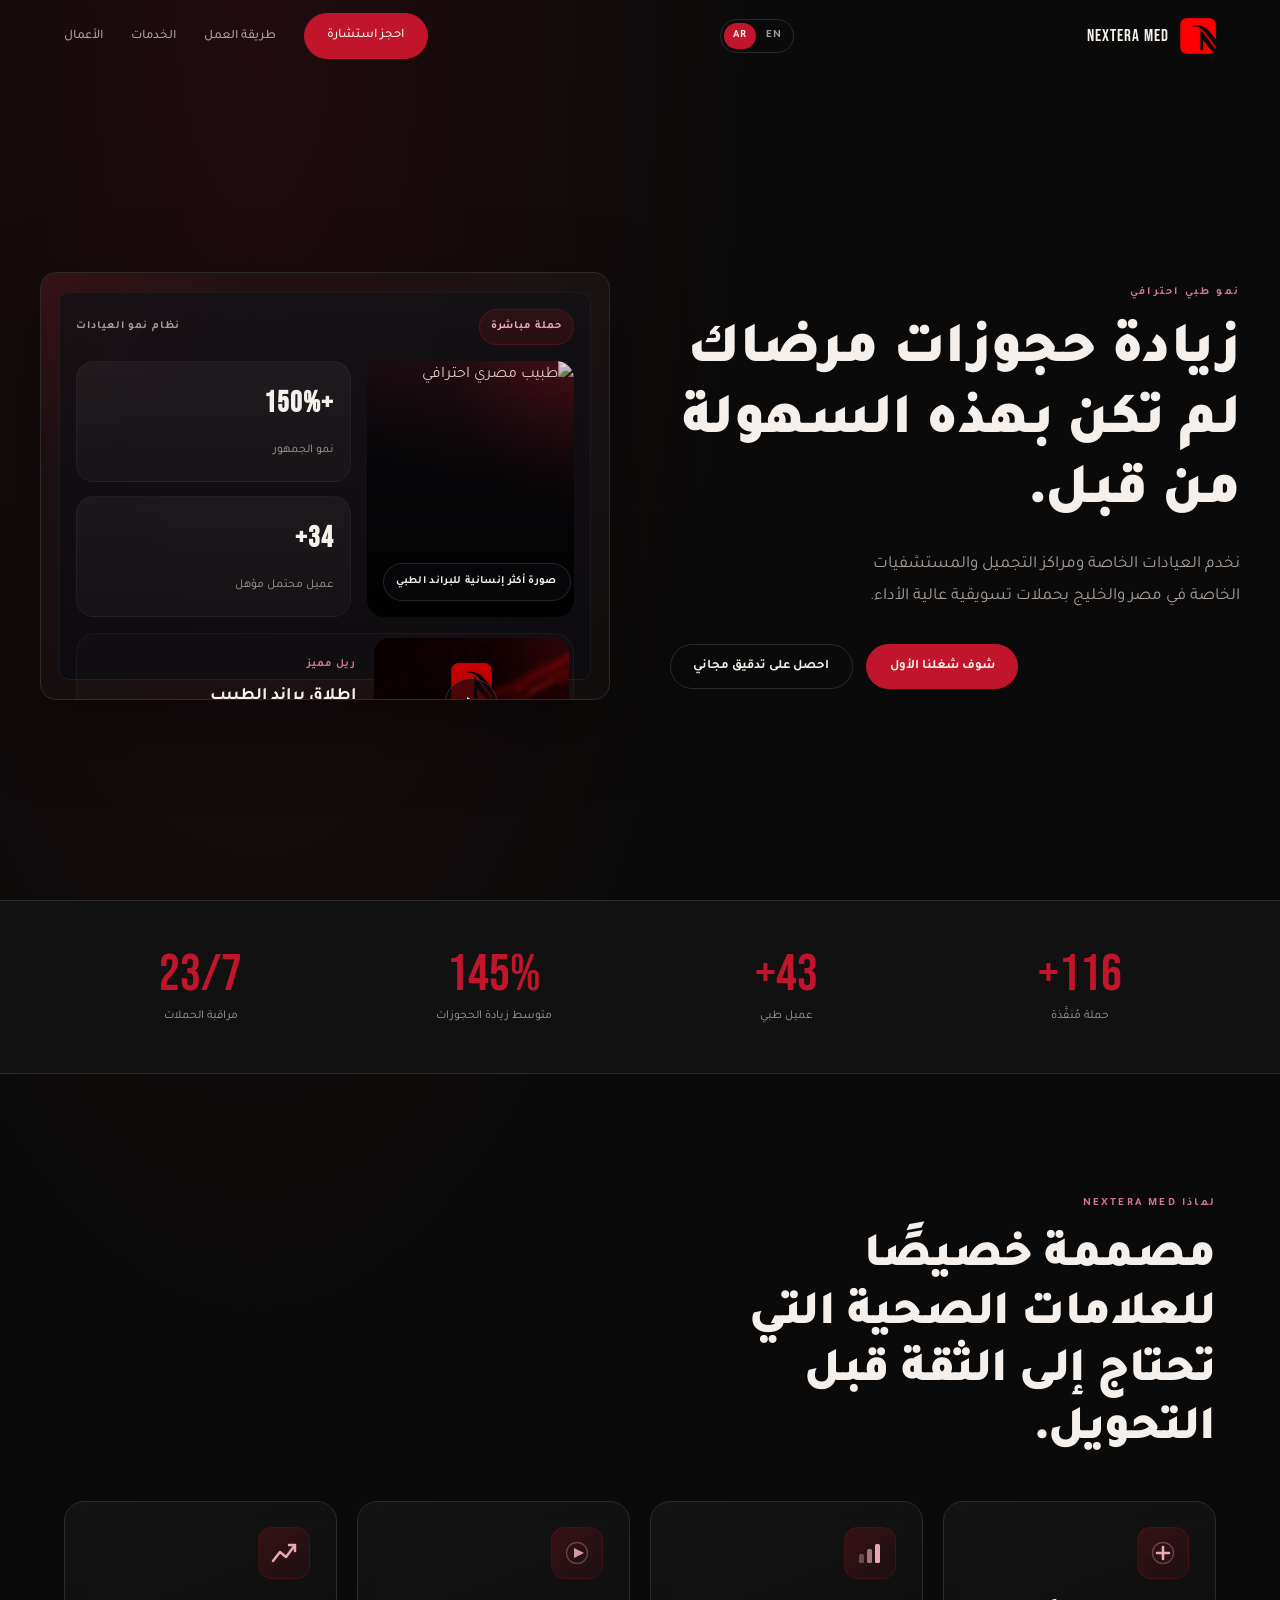
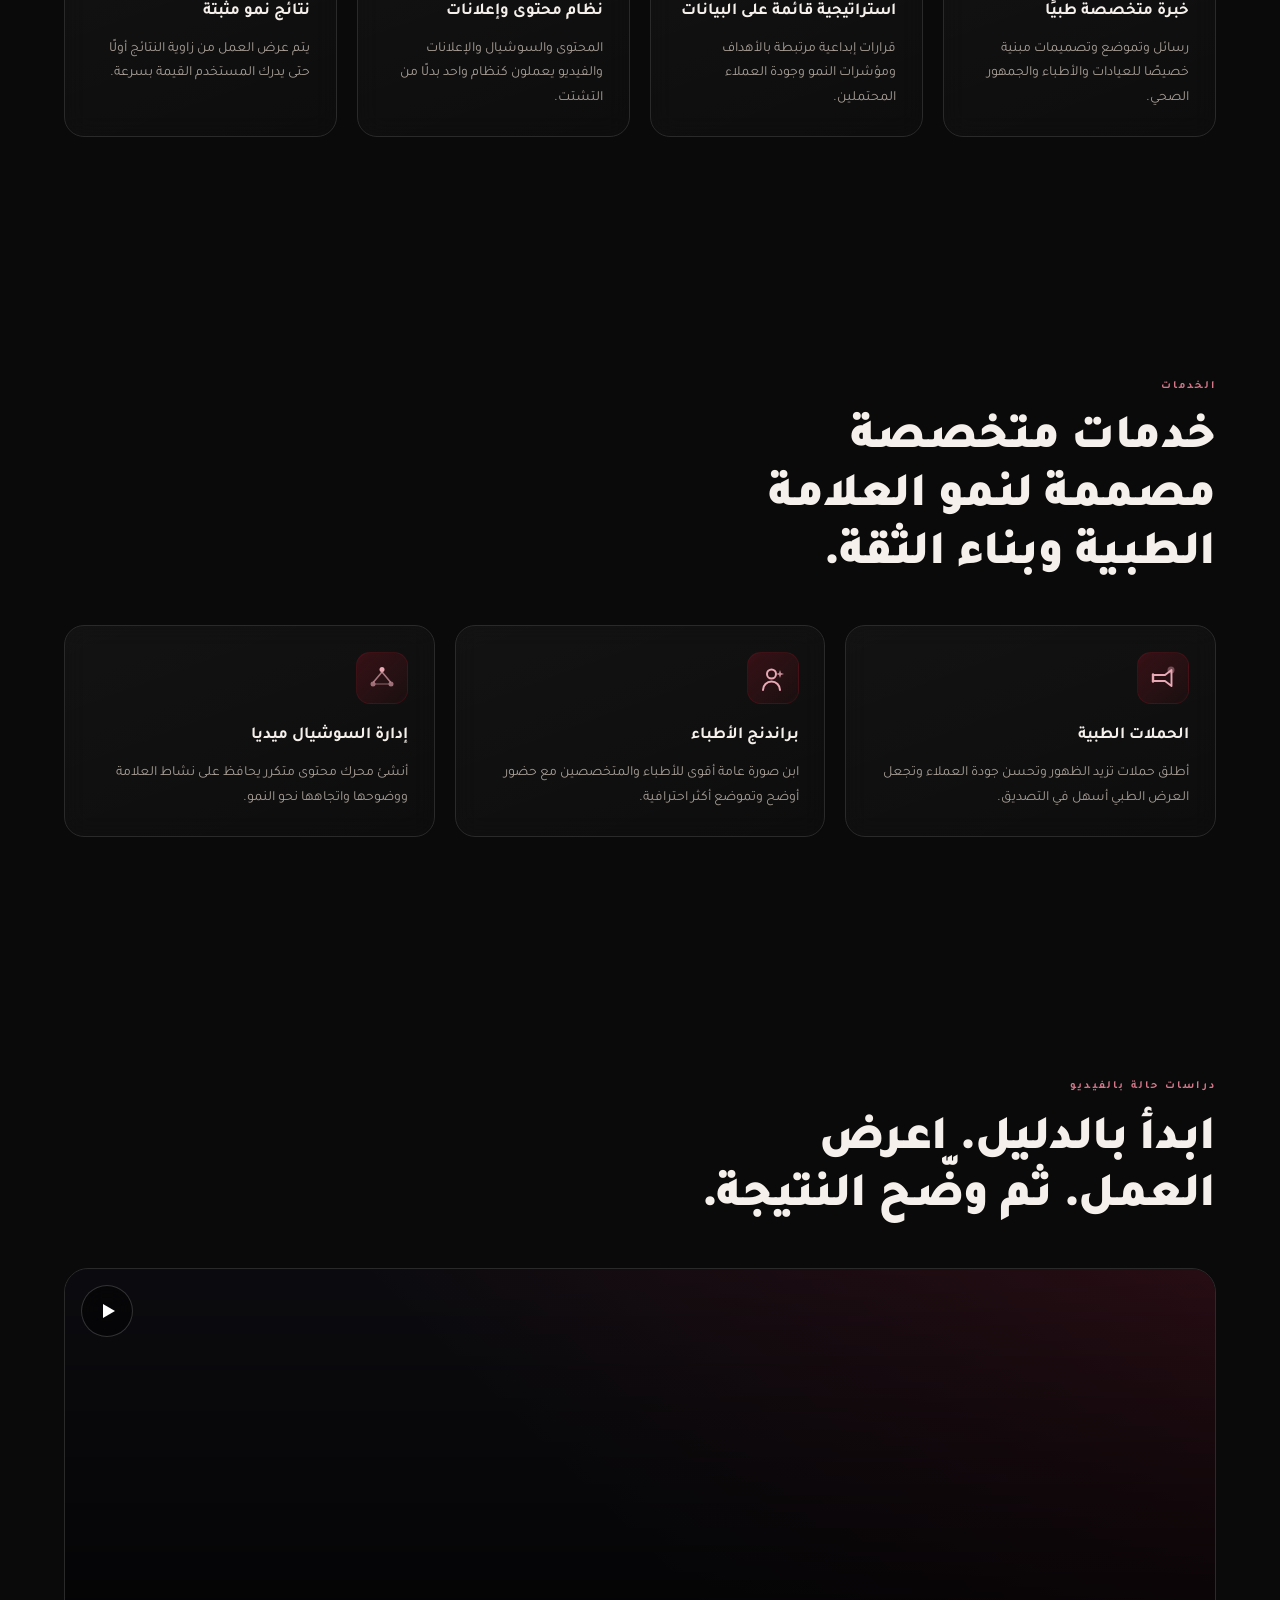
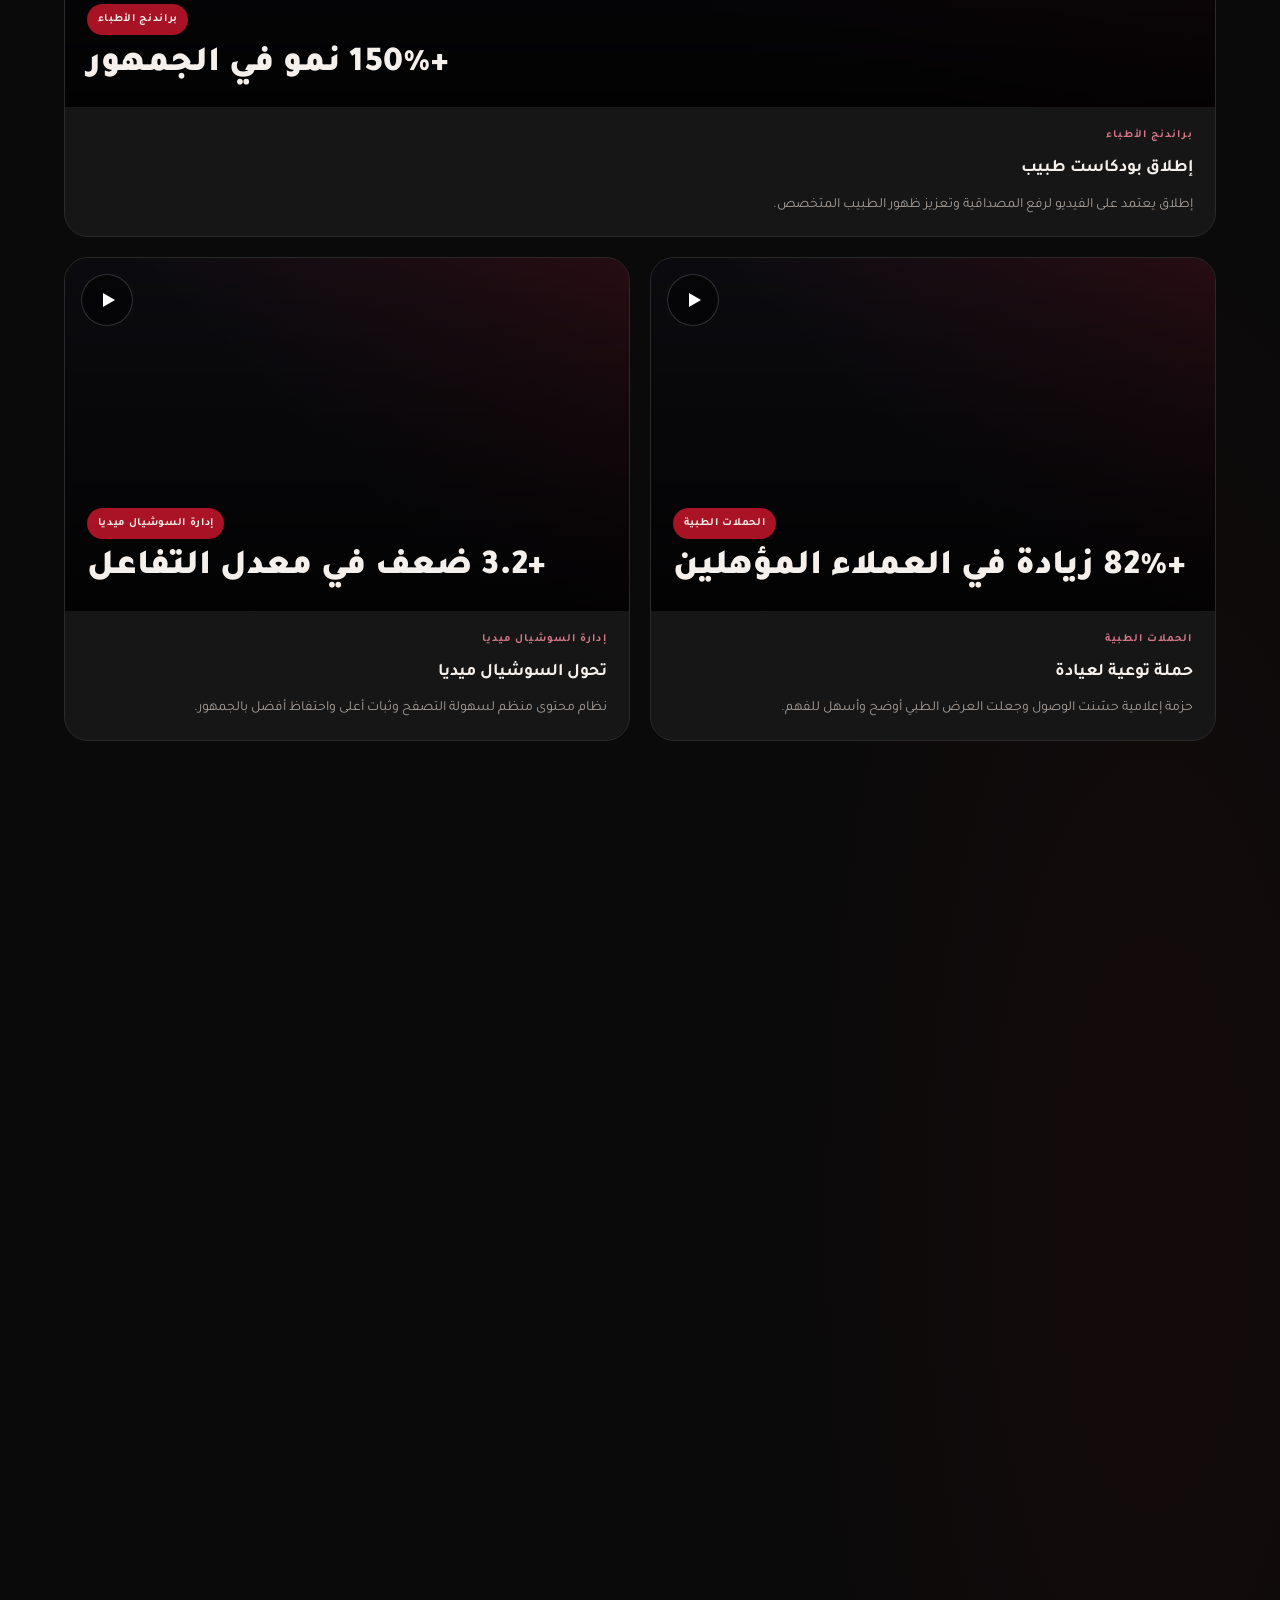
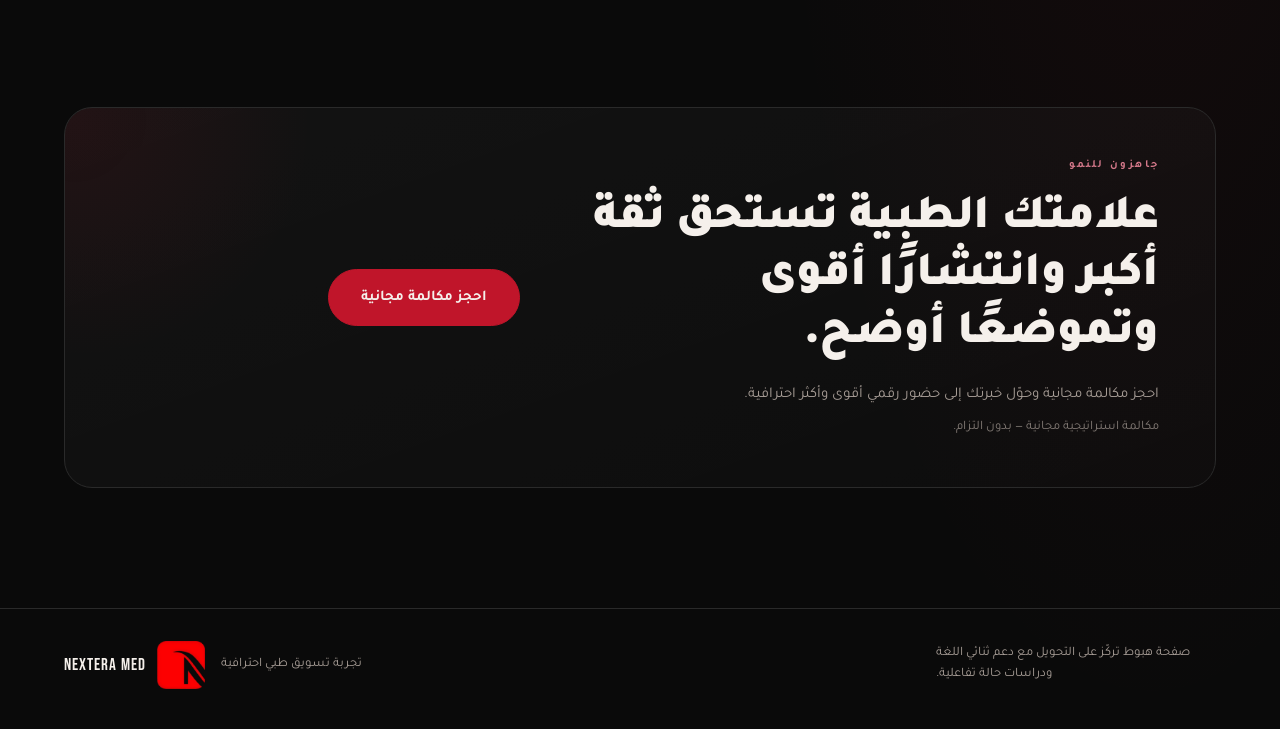
==== commit fab5b93e: "Fix Arabic Pages routing and mobile video UX" ====
--- a/ar/index.html
+++ b/ar/index.html
@@ -29,7 +29,7 @@
         </ul>
 
         <div class="lang-switch" aria-label="اختيار اللغة">
-          <a href="/" class="lang-switch__item" lang="en" hreflang="en">EN</a>
+          <a href="../" class="lang-switch__item" lang="en" hreflang="en">EN</a>
           <span class="lang-switch__item is-active" aria-current="true">AR</span>
         </div>
 
@@ -43,7 +43,7 @@
         </a>
       </div>
 
-      <div id="nav-mobile-menu" class="nav-mobile-menu" role="navigation" aria-label="قائمة الجوال">
+        <div id="nav-mobile-menu" class="nav-mobile-menu" role="navigation" aria-label="قائمة الجوال">
         <ul role="list">
           <li><a href="#work">الأعمال</a></li>
           <li><a href="#services">الخدمات</a></li>
@@ -51,7 +51,7 @@
           <li><a href="#contact" class="btn btn-primary">احجز استشارة مجانية</a></li>
         </ul>
         <div class="lang-switch lang-switch--mobile">
-          <a href="/" class="lang-switch__item" lang="en" hreflang="en">EN</a>
+          <a href="../" class="lang-switch__item" lang="en" hreflang="en">EN</a>
           <span class="lang-switch__item is-active" aria-current="true">AR</span>
         </div>
       </div>
@@ -83,12 +83,12 @@
               </div>
 
               <div class="hero-visual__chart">
-                <div class="hero-visual__bars">
-                  <span style="height: 32%"></span>
-                  <span style="height: 46%"></span>
-                  <span style="height: 58%"></span>
-                  <span style="height: 74%"></span>
-                  <span style="height: 88%"></span>
+                <div class="hero-visual__portrait">
+                  <img
+                    src="https://images.pexels.com/photos/5996692/pexels-photo-5996692.jpeg?auto=compress&cs=tinysrgb&w=1200"
+                    alt="طبيب مصري احترافي"
+                  />
+                  <div class="hero-visual__portrait-badge">صورة أكثر إنسانية للبراند الطبي</div>
                 </div>
                 <div class="hero-visual__metrics">
                   <article>
@@ -468,9 +468,59 @@
       const modalSolution = document.getElementById('modal-solution');
       const modalOutcome = document.getElementById('modal-outcome');
 
+      function isSmallScreen() {
+        return window.matchMedia('(max-width: 768px)').matches;
+      }
+
+      function openNativeVideo(study) {
+        const nativePlayer = document.createElement('video');
+        nativePlayer.src = study.videoUrl;
+        nativePlayer.controls = true;
+        nativePlayer.autoplay = true;
+        nativePlayer.playsInline = true;
+        nativePlayer.preload = 'auto';
+        nativePlayer.style.position = 'fixed';
+        nativePlayer.style.inset = '0';
+        nativePlayer.style.width = '1px';
+        nativePlayer.style.height = '1px';
+        nativePlayer.style.opacity = '0';
+        nativePlayer.style.pointerEvents = 'none';
+        document.body.appendChild(nativePlayer);
+
+        const cleanup = () => {
+          nativePlayer.pause();
+          nativePlayer.removeAttribute('src');
+          nativePlayer.load();
+          nativePlayer.remove();
+        };
+
+        nativePlayer.addEventListener('ended', cleanup, { once: true });
+        nativePlayer.addEventListener('pause', () => {
+          if (document.fullscreenElement == null) {
+            cleanup();
+          }
+        }, { once: true });
+
+        nativePlayer.play().then(() => {
+          if (nativePlayer.requestFullscreen) {
+            nativePlayer.requestFullscreen().catch(() => {});
+          } else if (nativePlayer.webkitEnterFullscreen) {
+            nativePlayer.webkitEnterFullscreen();
+          }
+        }).catch(() => {
+          window.open(study.videoUrl, '_blank', 'noopener');
+          cleanup();
+        });
+      }
+
       function openModal(study) {
+        if (isSmallScreen()) {
+          openNativeVideo(study);
+          return;
+        }
+
         modalFrame.innerHTML = `
-          <video controls autoplay muted playsinline>
+          <video controls autoplay playsinline>
             <source src="${study.videoUrl}" type="video/mp4" />
           </video>
         `;
--- a/assets/css/ar.css
+++ b/assets/css/ar.css
@@ -114,15 +114,15 @@
 }
 
 .nav-logo__image {
-  width: 42px;
-  height: 42px;
+  width: 36px;
+  height: 36px;
   object-fit: contain;
   flex-shrink: 0;
 }
 
 .nav-logo__name {
   font-family: 'Bebas Neue', sans-serif;
-  font-size: 1.18rem;
+  font-size: 1.04rem;
   color: var(--text-primary);
   letter-spacing: 0.06em;
   text-transform: uppercase;
@@ -428,6 +428,49 @@
   align-items: stretch;
 }
 
+.hero-visual__portrait {
+  position: relative;
+  min-height: 180px;
+  border-radius: 18px;
+  overflow: hidden;
+  background:
+    linear-gradient(180deg, rgba(0,0,0,0.08), rgba(0,0,0,0.58)),
+    radial-gradient(circle at top right, rgba(192,21,42,0.24), transparent 38%),
+    #0c0c10;
+}
+
+.hero-visual__portrait img {
+  width: 100%;
+  height: 100%;
+  object-fit: cover;
+}
+
+.hero-visual__portrait::after {
+  content: "";
+  position: absolute;
+  inset: 0;
+  background:
+    linear-gradient(180deg, rgba(0,0,0,0.04) 0%, rgba(0,0,0,0.66) 100%),
+    linear-gradient(200deg, rgba(192,21,42,0.16) 0%, transparent 52%);
+}
+
+.hero-visual__portrait-badge {
+  position: absolute;
+  inset-inline-end: 1rem;
+  inset-block-end: 1rem;
+  z-index: 1;
+  display: inline-flex;
+  padding: 0.5rem 0.8rem;
+  border-radius: 999px;
+  background: rgba(10, 10, 14, 0.74);
+  border: 1px solid rgba(255,255,255,0.12);
+  color: var(--text-primary);
+  font-size: 11px;
+  font-weight: 700;
+  letter-spacing: 0.03em;
+  backdrop-filter: blur(10px);
+}
+
 .hero-visual__bars {
   display: grid;
   grid-template-columns: repeat(5, 1fr);
